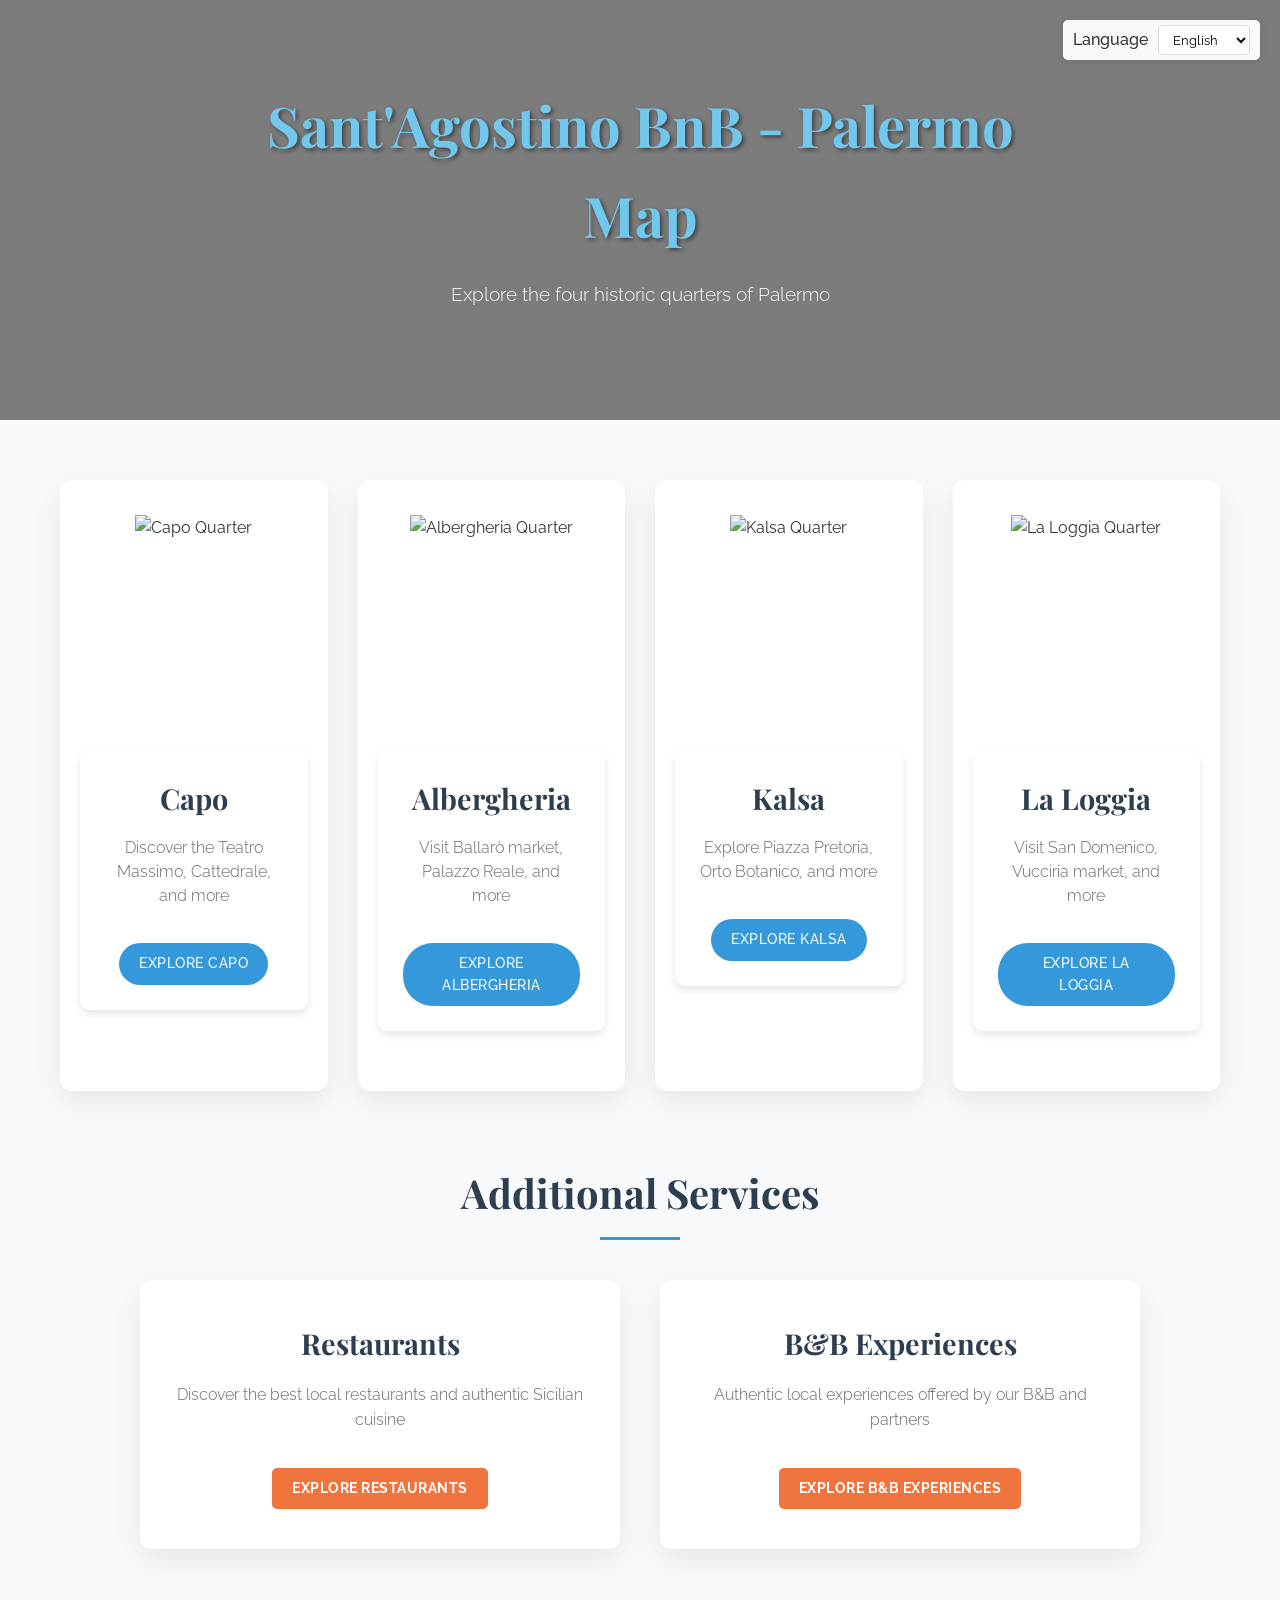
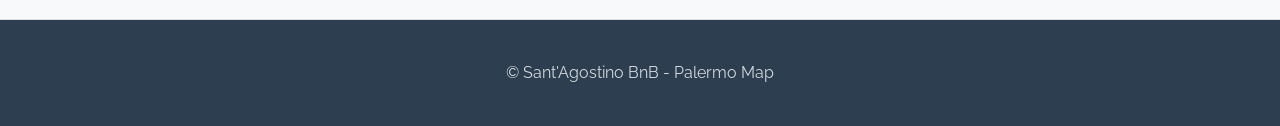
==== index.html @ 030fc08a "Update homepage to use 4-column grid for quarters" ====
<!DOCTYPE html>
<html lang="en">
<head>
    <meta charset="UTF-8">
    <meta name="viewport" content="width=device-width, initial-scale=1.0">
    <title>Sant'Agostino BnB - Palermo Map</title>
    <link rel="stylesheet" href="css/style.css">
    <link rel="preconnect" href="https://fonts.googleapis.com">
    <link rel="preconnect" href="https://fonts.gstatic.com" crossorigin>
    <link href="https://fonts.googleapis.com/css2?family=Playfair+Display:wght@400;700&family=Raleway:wght@300;400;500;600&display=swap" rel="stylesheet">
    <style>
        /* Modern homepage styles */
        body {
            font-family: 'Raleway', sans-serif;
            background-color: #f8f9fa;
            color: #333;
            line-height: 1.6;
        }
        
        h1, h2, h3, h4, h5, h6 {
            font-family: 'Playfair Display', serif;
        }
        
        .hero-section {
            background: linear-gradient(rgba(0, 0, 0, 0.5), rgba(0, 0, 0, 0.5)), url('https://www.italia.it/content/dam/tdh/it/interests/sicilia/palermo/palermo-in-48-ore/media/20220221171805-cattedrale-di-palermo-shutterstock-1995993974-rit.jpg.transform/w_2480/h_1000/image.jpeg');
            background-size: cover;
            background-position: center;
            color: white;
            text-align: center;
            padding: 80px 20px;
            margin-bottom: 60px;
            position: relative;
        }
        
        .hero-content {
            max-width: 800px;
            margin: 0 auto;
        }
        
        .hero-section h1 {
            font-size: 3.5rem;
            margin-bottom: 20px;
            text-shadow: 2px 2px 4px rgba(0, 0, 0, 0.5);
            color: #71c7ec;
            font-weight: 700;
        }
        
        .hero-section p {
            font-size: 1.2rem;
            margin-bottom: 30px;
            font-weight: 300;
        }
        
        .language-selector {
            position: absolute;
            top: 20px;
            right: 20px;
            display: flex;
            align-items: center;
            background: rgba(255, 255, 255, 0.95);
            padding: 5px 10px;
            border-radius: 5px;
            box-shadow: 0 2px 10px rgba(0, 0, 0, 0.1);
            z-index: 100;
        }
        
        .language-selector label {
            margin-right: 10px;
            font-weight: 500;
            color: #333;
        }
        
        .language-selector select {
            padding: 5px 10px;
            border-radius: 4px;
            border: 1px solid #ddd;
            background-color: white;
            font-family: 'Raleway', sans-serif;
        }
        
        .container {
            max-width: 1200px;
            margin: 0 auto;
            padding: 0 20px;
        }
        
        .quarters-grid {
            display: grid;
            grid-template-columns: repeat(4, 1fr);
            gap: 30px;
            margin-bottom: 70px;
        }
        
        .quarter-card {
            background: white;
            border-radius: 12px;
            overflow: hidden;
            box-shadow: 0 10px 30px rgba(0, 0, 0, 0.08);
            transition: transform 0.3s ease, box-shadow 0.3s ease;
        }
        
        .quarter-card:hover {
            transform: translateY(-10px);
            box-shadow: 0 15px 35px rgba(0, 0, 0, 0.12);
        }
        
        .quarter-image {
            height: 220px;
            overflow: hidden;
            position: relative;
        }
        
        .quarter-image img {
            width: 100%;
            height: 100%;
            object-fit: cover;
            transition: transform 0.5s ease;
        }
        
        .quarter-card:hover .quarter-image img {
            transform: scale(1.05);
        }
        
        .quarter-content {
            padding: 25px;
            text-align: center;
        }
        
        .quarter-card h2 {
            margin-top: 0;
            margin-bottom: 15px;
            color: #2c3e50;
            font-size: 1.8rem;
        }
        
        .quarter-card p {
            color: #666;
            margin-bottom: 20px;
            line-height: 1.5;
            font-weight: 300;
        }
        
        .btn {
            display: inline-block;
            background: #3498db;
            color: white;
            padding: 10px 20px;
            border-radius: 30px;
            text-decoration: none;
            font-weight: 500;
            letter-spacing: 0.5px;
            transition: all 0.3s ease;
            text-transform: uppercase;
            font-size: 0.85rem;
            border: none;
        }
        
        .btn:hover {
            background: #2980b9;
            transform: translateY(-2px);
            box-shadow: 0 5px 15px rgba(0, 0, 0, 0.1);
        }
        
        .section-title {
            text-align: center;
            margin-bottom: 40px;
            font-size: 2.5rem;
            color: #2c3e50;
            position: relative;
            padding-bottom: 15px;
        }
        
        .section-title:after {
            content: "";
            position: absolute;
            bottom: 0;
            left: 50%;
            transform: translateX(-50%);
            width: 80px;
            height: 3px;
            background: #3498db;
        }
        
        .additional-grid {
            display: grid;
            grid-template-columns: repeat(auto-fit, minmax(350px, 1fr));
            gap: 40px;
            max-width: 1000px;
            margin: 0 auto 70px;
        }
        
        .additional-card {
            background-color: white;
            border-radius: 12px;
            overflow: hidden;
            box-shadow: 0 10px 30px rgba(0, 0, 0, 0.08);
            transition: transform 0.3s ease, box-shadow 0.3s ease;
            text-align: center;
            padding: 40px 30px;
            position: relative;
        }
        
        .additional-card:hover {
            transform: translateY(-10px);
            box-shadow: 0 15px 35px rgba(0, 0, 0, 0.12);
        }
        
        .additional-card h3 {
            color: #2c3e50;
            font-size: 1.8rem;
            margin-top: 0;
            margin-bottom: 15px;
        }
        
        .additional-card p {
            color: #666;
            margin-bottom: 25px;
            line-height: 1.6;
            font-weight: 300;
        }
        
        .additional-card .btn {
            background-color: #f0743e;
        }
        
        .additional-card .btn:hover {
            background-color: #e26633;
        }
        
        footer {
            background-color: #2c3e50;
            color: white;
            padding: 40px 0;
            text-align: center;
            margin-top: 50px;
        }
        
        footer p {
            margin: 0;
            opacity: 0.8;
        }
        
        @media (max-width: 1024px) {
            .quarters-grid {
                grid-template-columns: repeat(2, 1fr);
            }
        }
        
        @media (max-width: 768px) {
            .hero-section h1 {
                font-size: 2.5rem;
            }
            
            .hero-section p {
                font-size: 1rem;
            }
            
            .language-selector {
                top: 10px;
                right: 10px;
                padding: 4px 8px;
            }
            
            .quarters-grid, .additional-grid {
                grid-template-columns: 1fr;
            }
            
            .quarter-image {
                height: 180px;
            }
        }
    </style>
</head>
<body>
    <div class="language-selector">
        <label for="language-selector" data-i18n="language">Language</label>
        <select id="language-selector" onchange="updatePageLanguage(this.value)">
            <option value="en">English</option>
            <option value="it">Italiano</option>
            <option value="fr">Français</option>
            <option value="es">Español</option>
        </select>
    </div>

    <section class="hero-section">
        <div class="hero-content">
            <h1 data-i18n="title">Sant'Agostino BnB - Palermo<br>Map</h1>
            <p data-i18n="explore">Explore the four historic quarters of Palermo</p>
        </div>
    </section>

    <div class="container">
        <div class="quarters-grid">
            <div class="quarter-card">
                <div class="quarter-image">
                    <img src="https://images.squarespace-cdn.com/content/v1/5c32d3a189c172393734742d/1578821633535-141F9LAUO57M9P69CKO7/IMG_7263.jpeg?format=1000w" alt="Capo Quarter">
                </div>
                <div class="quarter-content">
                    <h2 data-i18n="capo">Capo</h2>
                <p data-i18n="capoDesc">Discover the Teatro Massimo, Cattedrale, and more</p>
                <a href="capo.html" class="btn"><span data-i18n="exploreButton">Explore</span> <span data-i18n="capo">Capo</span></a>
                </div>
            </div>
            
            <div class="quarter-card">
                <div class="quarter-image">
                    <img src="https://images.squarespace-cdn.com/content/v1/5c32d3a189c172393734742d/1578819801222-XAHT9TL5DWG3B874PT7T/IMG_7271.jpeg?format=2500w" alt="Albergheria Quarter">
                </div>
                <div class="quarter-content">
                    <h2 data-i18n="albergheria">Albergheria</h2>
                <p data-i18n="albergheriaDesc">Visit Ballarò market, Palazzo Reale, and more</p>
                <a href="albergheria.html" class="btn"><span data-i18n="exploreButton">Explore</span> <span data-i18n="albergheria">Albergheria</span></a>
                </div>
            </div>
            
            <div class="quarter-card">
                <div class="quarter-image">
                    <img src="https://external-content.duckduckgo.com/iu/?u=https%3A%2F%2Fstatic2-viaggi.corriereobjects.it%2Fwp-content%2Fuploads%2F2022%2F10%2FFA_PALERMO_1136-2-1.jpg%3Fv%3D479675&f=1&nofb=1&ipt=4d8fa305b93c517bfc4e4415c00d917b76ca6c242aed3bedda7d7dcfc1ab2a28&ipo=images" alt="Kalsa Quarter">
                </div>
                <div class="quarter-content">
                    <h2 data-i18n="kalsa">Kalsa</h2>
                <p data-i18n="kalsaDesc">Explore Piazza Pretoria, Orto Botanico, and more</p>
                <a href="kalsa.html" class="btn"><span data-i18n="exploreButton">Explore</span> <span data-i18n="kalsa">Kalsa</span></a>
                </div>
            </div>
            
            <div class="quarter-card">
                <div class="quarter-image">
                    <img src="https://descobrindoasicilia.com/wp-content/uploads/2020/02/Quattro-Canti-em-Palermo-3-1536x921.jpg" alt="La Loggia Quarter">
                </div>
                <div class="quarter-content">
                    <h2 data-i18n="loggia">La Loggia</h2>
                <p data-i18n="loggiaDesc">Visit San Domenico, Vucciria market, and more</p>
                <a href="loggia.html" class="btn"><span data-i18n="exploreButton">Explore</span> <span data-i18n="loggia">La Loggia</span></a>
                </div>
            </div>
        </div>
        
        <h2 class="section-title" data-i18n="additionalServices">Additional Services</h2>
        
        <div class="additional-grid">
            <div class="additional-card">
                <h3 data-i18n="restaurants">Restaurants</h3>
                <p data-i18n="restaurantsDesc">Discover the best local restaurants and authentic Sicilian cuisine</p>
                <a href="restaurants.html" class="btn"><span data-i18n="exploreButton">Explore</span> <span data-i18n="restaurants">Restaurants</span></a>
            </div>
            
            <div class="additional-card">
                <h3 data-i18n="experiences">B&B Experiences</h3>
                <p data-i18n="experiencesDesc">Authentic local experiences offered by our B&B and partners</p>
                <a href="experiences.html" class="btn"><span data-i18n="exploreButton">Explore</span> <span data-i18n="experiences">Experiences</span></a>
            </div>
            </div>
        </div>
        
        <footer>
        <div class="container">
            <p data-i18n="copyright">© Sant'Agostino BnB - Palermo Map</p>
        </div>
        </footer>
    
    <script src="js/qrcode.min.js"></script>
    <script src="js/translations.js"></script>
    <script>
        // Ensure quarters are initialized on page load
        document.addEventListener('DOMContentLoaded', function() {
            // Set language selector value
            const savedLang = localStorage.getItem('preferred_language') || 'en';
            const langSelector = document.getElementById('language-selector');
            if (langSelector) {
                langSelector.value = savedLang;
                // Initialize page with correct language
                updatePageLanguage(savedLang);
            }
        });
    </script>
</body>
</html>
---- css/style.css ----
/* General Styles */
* {
    margin: 0;
    padding: 0;
    box-sizing: border-box;
}

body {
    font-family: 'Segoe UI', Tahoma, Geneva, Verdana, sans-serif;
    line-height: 1.6;
    color: #333;
    background-color: #f5f5f5;
}

.container {
    max-width: 1200px;
    margin: 0 auto;
    padding: 20px;
}

header {
    text-align: center;
    padding: 20px 0;
    margin-bottom: 30px;
    border-bottom: 1px solid #ddd;
}

h1 {
    color: #1a5276;
    margin-bottom: 10px;
}

h2 {
    color: #2874a6;
    margin-bottom: 15px;
}

/* Home Page Grid */
.quarters-grid {
    display: grid;
    grid-template-columns: repeat(auto-fit, minmax(250px, 1fr));
    gap: 30px;
    margin-bottom: 40px;
}

.quarter-card {
    background: white;
    padding: 20px;
    border-radius: 10px;
    box-shadow: 0 4px 8px rgba(0, 0, 0, 0.1);
    text-align: center;
    transition: transform 0.3s ease;
}

.quarter-card:hover {
    transform: translateY(-5px);
}

.quarter-image {
    margin: 15px auto;
    width: 100%;
    height: 180px;
    overflow: hidden;
    border-radius: 6px;
}

.quarter-image img {
    width: 100%;
    height: 100%;
    object-fit: cover;
    transition: transform 0.3s ease;
}

.quarter-card:hover .quarter-image img {
    transform: scale(1.05);
}

.qrcode {
    margin: 15px auto;
    width: 128px;
    height: 128px;
}

.btn {
    display: inline-block;
    background: #3498db;
    color: white;
    padding: 8px 15px;
    border-radius: 5px;
    text-decoration: none;
    margin-top: 15px;
    border: none;
    cursor: pointer;
    transition: background 0.3s ease;
}

.btn:hover {
    background: #2874a6;
}

/* Quarter Page Styles */
.quarter-page {
    background-position: center;
    background-size: cover;
    background-attachment: fixed;
}

.capo-bg {
    background-color: #e8f4fd;
}

.albergheria-bg {
    background-color: #e6f3e6;
}

.kalsa-bg {
    background-color: #fff4e6;
}

.loggia-bg {
    background-color: #f4e6fd;
}

.back-btn {
    display: inline-block;
    color: #3498db;
    text-decoration: none;
    margin-top: 10px;
}

.quarter-content {
    background: white;
    padding: 30px;
    border-radius: 10px;
    box-shadow: 0 4px 8px rgba(0, 0, 0, 0.1);
    margin-bottom: 40px;
}

.quarter-info {
    display: grid;
    grid-template-columns: 1fr 3fr;
    gap: 30px;
    background: white;
    padding: 30px;
    border-radius: 10px;
    box-shadow: 0 4px 8px rgba(0, 0, 0, 0.1);
    margin-bottom: 40px;
}

.qr-section {
    text-align: center;
}

.qrcode-large {
    margin: 20px auto;
    width: 200px;
    height: 200px;
}

.attractions {
    flex: 1;
}

.attractions ul {
    list-style-position: inside;
    margin-left: 10px;
}

.attractions li {
    margin-bottom: 10px;
    padding-bottom: 10px;
    border-bottom: 1px solid #eee;
}

/* Attractions grid layout */
.attractions-grid {
    display: grid;
    grid-template-columns: repeat(auto-fill, minmax(200px, 1fr));
    gap: 20px;
    margin-top: 20px;
}

.attraction-card {
    background: white;
    border-radius: 8px;
    overflow: hidden;
    box-shadow: 0 2px 10px rgba(0, 0, 0, 0.1);
    transition: transform 0.3s ease, box-shadow 0.3s ease;
}

.attraction-card:hover {
    transform: translateY(-5px);
    box-shadow: 0 5px 15px rgba(0, 0, 0, 0.2);
}

.attraction-image {
    width: 100%;
    height: 180px;
    object-fit: cover;
    display: block;
}

.attraction-info {
    padding: 15px;
}

.attraction-info h3 {
    margin: 0 0 8px 0;
    font-size: 16px;
    color: #333;
}

/* Footer */
footer {
    text-align: center;
    margin-top: 30px;
    padding: 20px 0;
    border-top: 1px solid #ddd;
    color: #777;
}

/* Responsive Adjustments */
@media (max-width: 768px) {
    .quarter-info {
        grid-template-columns: 1fr;
    }
    
    .qr-section {
        margin-bottom: 30px;
    }
}

/* Settings Panel */
.settings-panel {
    margin-bottom: 20px;
    padding: 10px;
    background-color: #f9f9f9;
    border-radius: 5px;
    display: flex;
    align-items: center;
    justify-content: flex-end;
}

/* Toggle Switch Styles */
.toggle-switch {
    position: relative;
    display: inline-flex;
    align-items: center;
    cursor: pointer;
}

.toggle-switch input {
    opacity: 0;
    width: 0;
    height: 0;
}

.toggle-slider {
    position: relative;
    display: inline-block;
    width: 40px;
    height: 20px;
    background-color: #ccc;
    border-radius: 20px;
    transition: .4s;
    margin-right: 10px;
}

.toggle-slider:before {
    position: absolute;
    content: "";
    height: 16px;
    width: 16px;
    left: 2px;
    bottom: 2px;
    background-color: white;
    border-radius: 50%;
    transition: .4s;
}

input:checked + .toggle-slider {
    background-color: #3498db;
}

input:checked + .toggle-slider:before {
    transform: translateX(20px);
}

.toggle-label {
    font-size: 14px;
    color: #333;
}

/* Additional Services Section */
.additional-options {
    margin: 50px 0;
    text-align: center;
}

.additional-options h2 {
    font-size: 2rem;
    margin-bottom: 30px;
    color: #333;
}

.additional-grid {
    display: grid;
    grid-template-columns: repeat(auto-fit, minmax(300px, 1fr));
    gap: 30px;
    max-width: 1000px;
    margin: 0 auto;
}

.additional-card {
    background-color: #fff;
    border-radius: 10px;
    overflow: hidden;
    box-shadow: 0 5px 15px rgba(0, 0, 0, 0.1);
    transition: transform 0.3s ease, box-shadow 0.3s ease;
    padding: 25px;
}

.additional-card:hover {
    transform: translateY(-10px);
    box-shadow: 0 15px 30px rgba(0, 0, 0, 0.15);
}

.additional-card h3 {
    color: #333;
    font-size: 1.5rem;
    margin: 15px 0;
}

.additional-card p {
    color: #666;
    margin-bottom: 20px;
    line-height: 1.5;
}

.additional-card .btn {
    display: inline-block;
    padding: 10px 20px;
    background-color: #f0743e;
    color: white;
    text-decoration: none;
    border-radius: 5px;
    font-weight: bold;
    transition: background-color 0.3s;
    margin-top: 10px;
}

.additional-card .btn:hover {
    background-color: #e26633;
}

/* Media Queries for Responsive Design */
@media screen and (max-width: 768px) {
    .additional-grid {
        grid-template-columns: 1fr;
    }
}
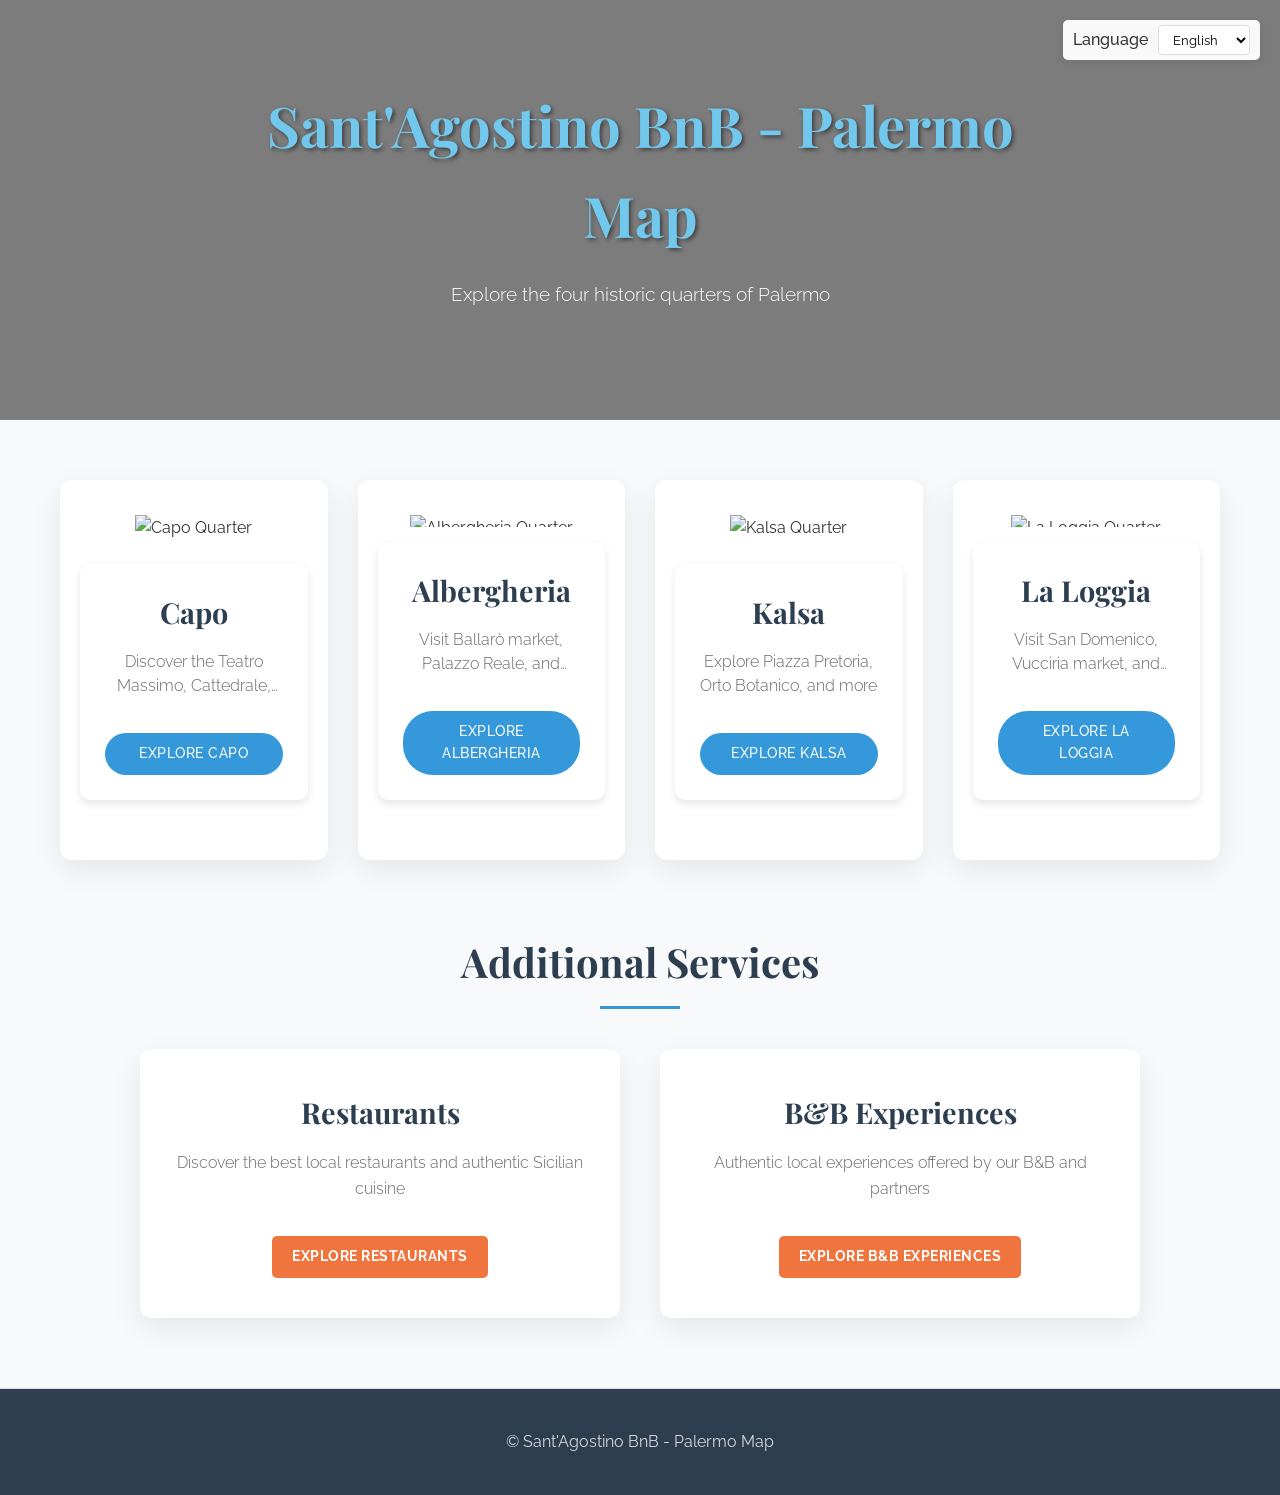
==== commit 09770ddc: "Fix alignment issues and standardize button sizes on homepage" ====
--- a/index.html
+++ b/index.html
@@ -97,6 +97,9 @@
             overflow: hidden;
             box-shadow: 0 10px 30px rgba(0, 0, 0, 0.08);
             transition: transform 0.3s ease, box-shadow 0.3s ease;
+            display: flex;
+            flex-direction: column;
+            height: 380px; /* Fixed height for all cards */
         }
         
         .quarter-card:hover {
@@ -105,7 +108,7 @@
         }
         
         .quarter-image {
-            height: 220px;
+            height: 200px;
             overflow: hidden;
             position: relative;
         }
@@ -124,6 +127,9 @@
         .quarter-content {
             padding: 25px;
             text-align: center;
+            flex-grow: 1;
+            display: flex;
+            flex-direction: column;
         }
         
         .quarter-card h2 {
@@ -138,6 +144,11 @@
             margin-bottom: 20px;
             line-height: 1.5;
             font-weight: 300;
+            flex-grow: 1;
+            display: -webkit-box;
+            -webkit-line-clamp: 2;
+            -webkit-box-orient: vertical;
+            overflow: hidden;
         }
         
         .btn {
@@ -153,6 +164,8 @@
             text-transform: uppercase;
             font-size: 0.85rem;
             border: none;
+            min-width: 150px; /* Standardize button width */
+            text-align: center;
         }
         
         .btn:hover {
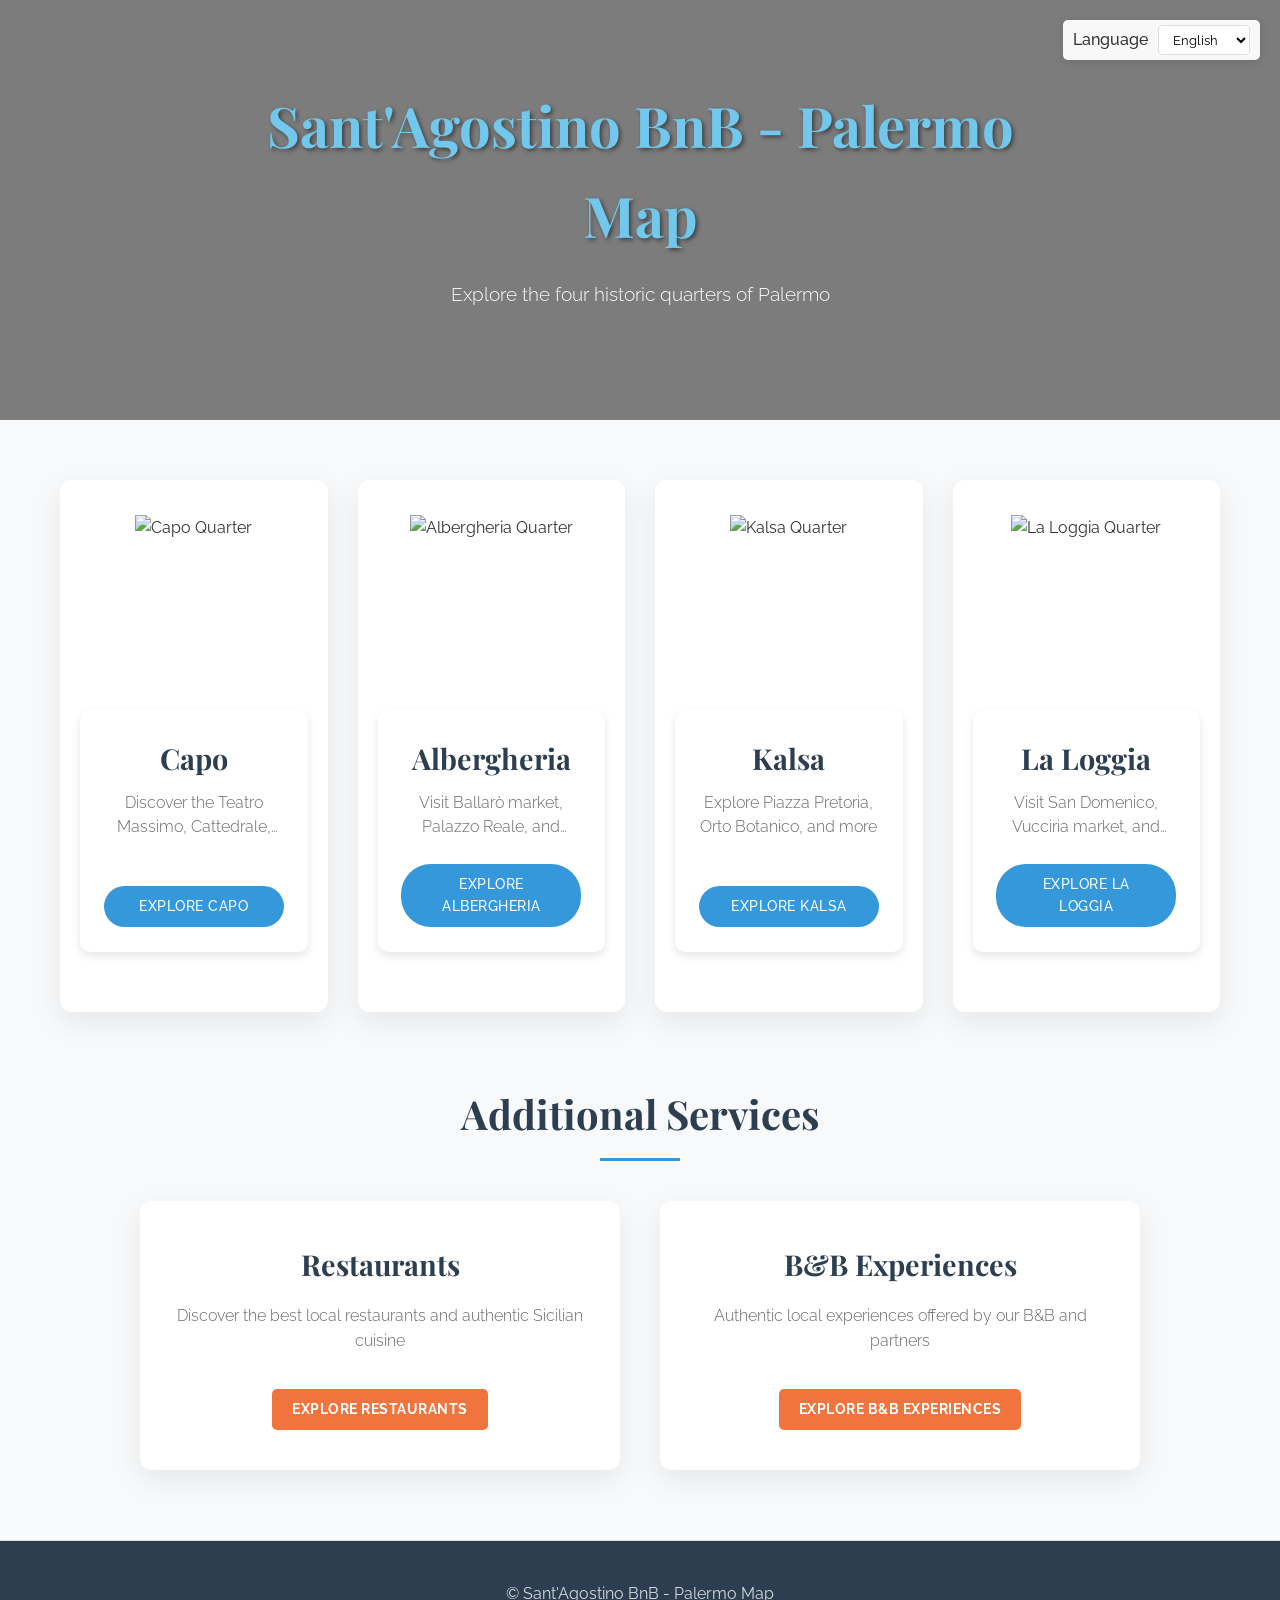
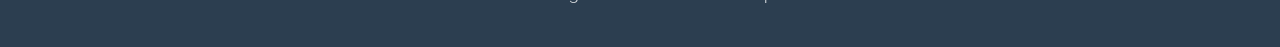
==== commit 4c4a3e3a: "Fix image display and card layout issues on homepage" ====
--- a/index.html
+++ b/index.html
@@ -99,7 +99,7 @@
             transition: transform 0.3s ease, box-shadow 0.3s ease;
             display: flex;
             flex-direction: column;
-            height: 380px; /* Fixed height for all cards */
+            height: auto; /* Remove fixed height constraint */
         }
         
         .quarter-card:hover {
@@ -108,7 +108,8 @@
         }
         
         .quarter-image {
-            height: 200px;
+            height: 180px; /* Adjusted height to ensure image is visible */
+            width: 100%;
             overflow: hidden;
             position: relative;
         }
@@ -130,21 +131,26 @@
             flex-grow: 1;
             display: flex;
             flex-direction: column;
+            justify-content: space-between; /* Space between title/desc and button */
+            min-height: 180px; /* Ensure consistent height for content */
         }
         
         .quarter-card h2 {
             margin-top: 0;
-            margin-bottom: 15px;
+            margin-bottom: 10px;
             color: #2c3e50;
             font-size: 1.8rem;
         }
         
+        .quarter-text {
+            margin-bottom: 20px;
+        }
+        
         .quarter-card p {
             color: #666;
-            margin-bottom: 20px;
             line-height: 1.5;
             font-weight: 300;
-            flex-grow: 1;
+            margin: 0 0 5px 0;
             display: -webkit-box;
             -webkit-line-clamp: 2;
             -webkit-box-orient: vertical;
@@ -164,8 +170,10 @@
             text-transform: uppercase;
             font-size: 0.85rem;
             border: none;
-            min-width: 150px; /* Standardize button width */
-            text-align: center;
+            min-width: 180px; /* Standardize button width */
+            text-align: center;
+            margin-top: auto; /* Push to bottom of container */
+            align-self: center; /* Center the button */
         }
         
         .btn:hover {
@@ -309,9 +317,11 @@
                     <img src="https://images.squarespace-cdn.com/content/v1/5c32d3a189c172393734742d/1578821633535-141F9LAUO57M9P69CKO7/IMG_7263.jpeg?format=1000w" alt="Capo Quarter">
                 </div>
                 <div class="quarter-content">
-                    <h2 data-i18n="capo">Capo</h2>
-                <p data-i18n="capoDesc">Discover the Teatro Massimo, Cattedrale, and more</p>
-                <a href="capo.html" class="btn"><span data-i18n="exploreButton">Explore</span> <span data-i18n="capo">Capo</span></a>
+                    <div class="quarter-text">
+                        <h2 data-i18n="capo">Capo</h2>
+                        <p data-i18n="capoDesc">Discover the Teatro Massimo, Cattedrale, and more</p>
+                    </div>
+                    <a href="capo.html" class="btn"><span data-i18n="exploreButton">Explore</span> <span data-i18n="capo">Capo</span></a>
                 </div>
             </div>
             
@@ -320,9 +330,11 @@
                     <img src="https://images.squarespace-cdn.com/content/v1/5c32d3a189c172393734742d/1578819801222-XAHT9TL5DWG3B874PT7T/IMG_7271.jpeg?format=2500w" alt="Albergheria Quarter">
                 </div>
                 <div class="quarter-content">
-                    <h2 data-i18n="albergheria">Albergheria</h2>
-                <p data-i18n="albergheriaDesc">Visit Ballarò market, Palazzo Reale, and more</p>
-                <a href="albergheria.html" class="btn"><span data-i18n="exploreButton">Explore</span> <span data-i18n="albergheria">Albergheria</span></a>
+                    <div class="quarter-text">
+                        <h2 data-i18n="albergheria">Albergheria</h2>
+                        <p data-i18n="albergheriaDesc">Visit Ballarò market, Palazzo Reale, and more</p>
+                    </div>
+                    <a href="albergheria.html" class="btn"><span data-i18n="exploreButton">Explore</span> <span data-i18n="albergheria">Albergheria</span></a>
                 </div>
             </div>
             
@@ -331,9 +343,11 @@
                     <img src="https://external-content.duckduckgo.com/iu/?u=https%3A%2F%2Fstatic2-viaggi.corriereobjects.it%2Fwp-content%2Fuploads%2F2022%2F10%2FFA_PALERMO_1136-2-1.jpg%3Fv%3D479675&f=1&nofb=1&ipt=4d8fa305b93c517bfc4e4415c00d917b76ca6c242aed3bedda7d7dcfc1ab2a28&ipo=images" alt="Kalsa Quarter">
                 </div>
                 <div class="quarter-content">
-                    <h2 data-i18n="kalsa">Kalsa</h2>
-                <p data-i18n="kalsaDesc">Explore Piazza Pretoria, Orto Botanico, and more</p>
-                <a href="kalsa.html" class="btn"><span data-i18n="exploreButton">Explore</span> <span data-i18n="kalsa">Kalsa</span></a>
+                    <div class="quarter-text">
+                        <h2 data-i18n="kalsa">Kalsa</h2>
+                        <p data-i18n="kalsaDesc">Explore Piazza Pretoria, Orto Botanico, and more</p>
+                    </div>
+                    <a href="kalsa.html" class="btn"><span data-i18n="exploreButton">Explore</span> <span data-i18n="kalsa">Kalsa</span></a>
                 </div>
             </div>
             
@@ -342,9 +356,11 @@
                     <img src="https://descobrindoasicilia.com/wp-content/uploads/2020/02/Quattro-Canti-em-Palermo-3-1536x921.jpg" alt="La Loggia Quarter">
                 </div>
                 <div class="quarter-content">
-                    <h2 data-i18n="loggia">La Loggia</h2>
-                <p data-i18n="loggiaDesc">Visit San Domenico, Vucciria market, and more</p>
-                <a href="loggia.html" class="btn"><span data-i18n="exploreButton">Explore</span> <span data-i18n="loggia">La Loggia</span></a>
+                    <div class="quarter-text">
+                        <h2 data-i18n="loggia">La Loggia</h2>
+                        <p data-i18n="loggiaDesc">Visit San Domenico, Vucciria market, and more</p>
+                    </div>
+                    <a href="loggia.html" class="btn"><span data-i18n="exploreButton">Explore</span> <span data-i18n="loggia">La Loggia</span></a>
                 </div>
             </div>
         </div>
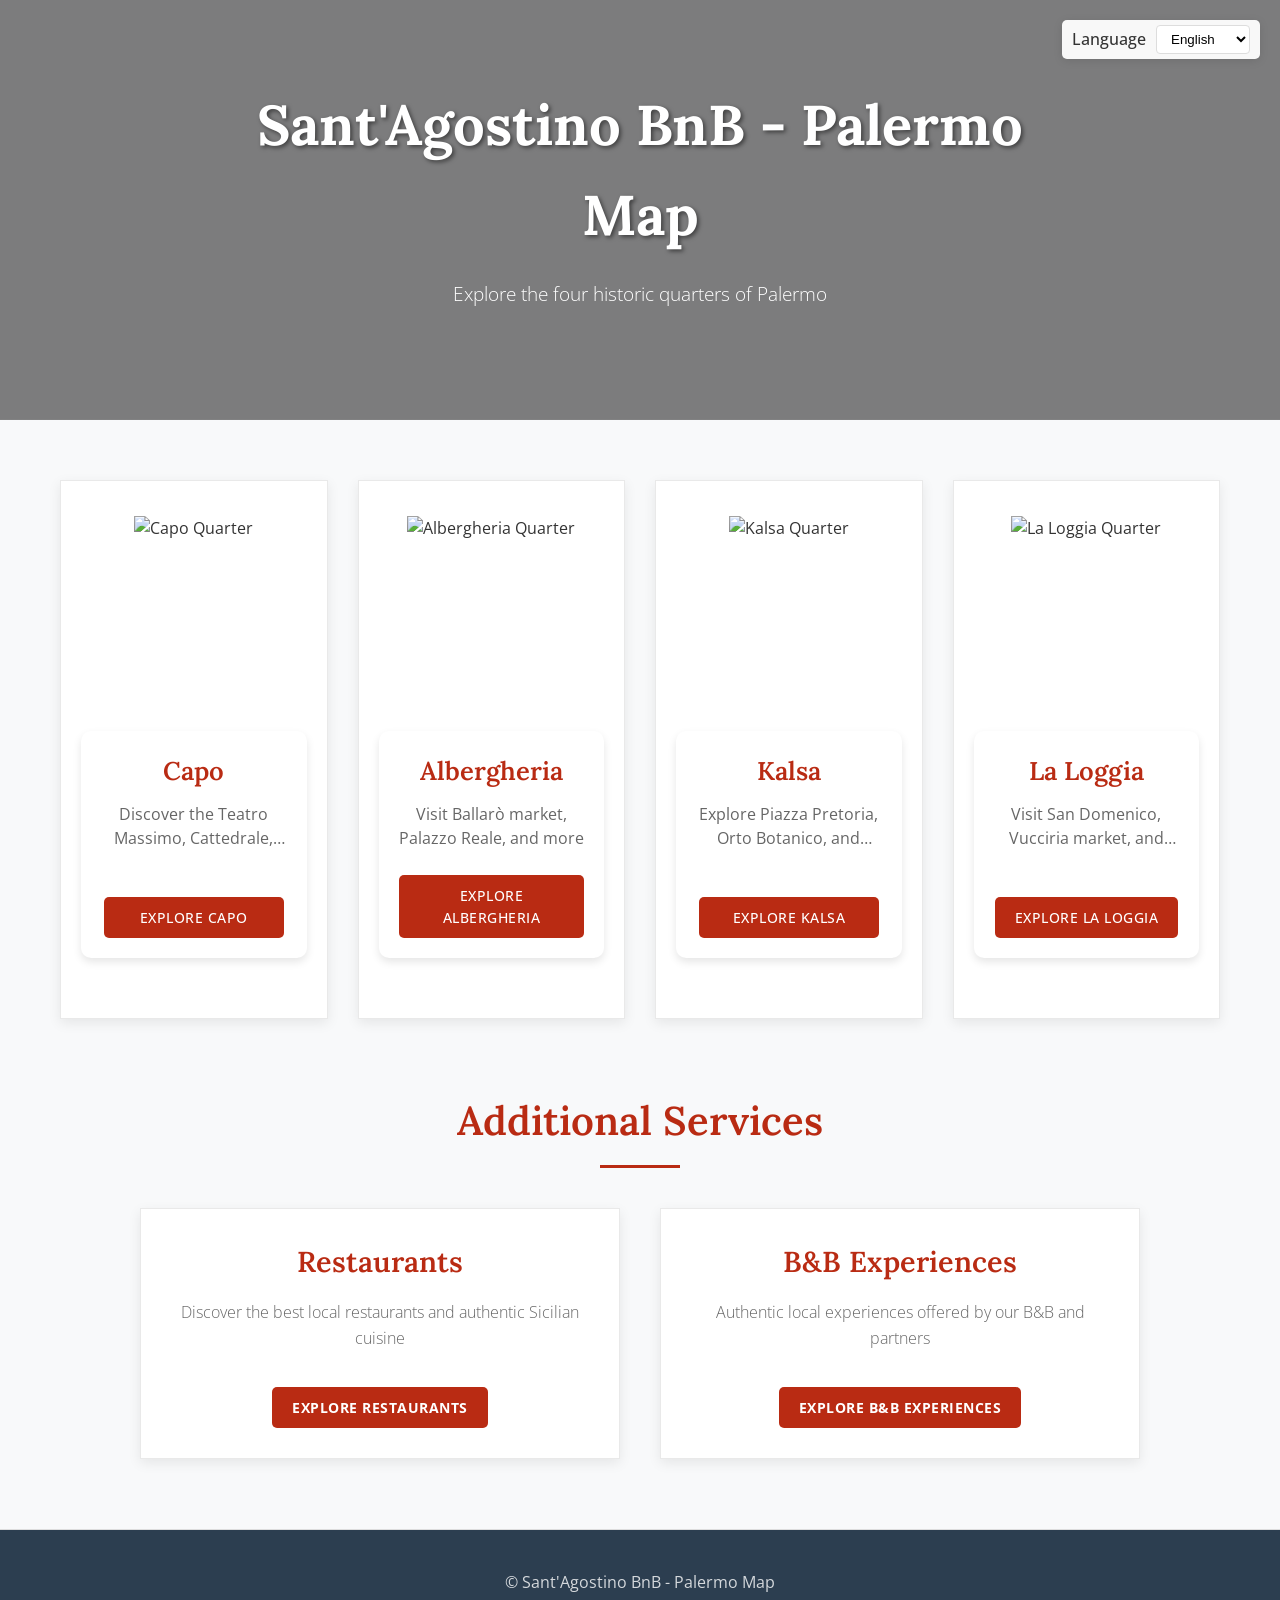
==== commit c7fdbbbf: "Update color palette and typography to match Sant'Agostino website style" ====
--- a/index.html
+++ b/index.html
@@ -7,18 +7,28 @@
     <link rel="stylesheet" href="css/style.css">
     <link rel="preconnect" href="https://fonts.googleapis.com">
     <link rel="preconnect" href="https://fonts.gstatic.com" crossorigin>
-    <link href="https://fonts.googleapis.com/css2?family=Playfair+Display:wght@400;700&family=Raleway:wght@300;400;500;600&display=swap" rel="stylesheet">
+    <link href="https://fonts.googleapis.com/css2?family=Lora:wght@400;500;600;700&family=Open+Sans:wght@300;400;500;600&display=swap" rel="stylesheet">
     <style>
-        /* Modern homepage styles */
+        /* Updated color palette and typography */
+        :root {
+            --main-color: rgb(185, 43, 19);
+            --main-color-hover: rgb(155, 33, 9);
+            --text-color: #333;
+            --bg-color: #f8f9fa;
+            --card-bg: #fff;
+            --footer-bg: #2c3e50;
+        }
+        
         body {
-            font-family: 'Raleway', sans-serif;
-            background-color: #f8f9fa;
-            color: #333;
+            font-family: 'Open Sans', sans-serif;
+            background-color: var(--bg-color);
+            color: var(--text-color);
             line-height: 1.6;
         }
         
         h1, h2, h3, h4, h5, h6 {
-            font-family: 'Playfair Display', serif;
+            font-family: 'Lora', serif;
+            font-weight: 600;
         }
         
         .hero-section {
@@ -41,7 +51,7 @@
             font-size: 3.5rem;
             margin-bottom: 20px;
             text-shadow: 2px 2px 4px rgba(0, 0, 0, 0.5);
-            color: #71c7ec;
+            color: white;
             font-weight: 700;
         }
         
@@ -92,23 +102,24 @@
         }
         
         .quarter-card {
-            background: white;
-            border-radius: 12px;
+            background: var(--card-bg);
+            border-radius: 0;
             overflow: hidden;
-            box-shadow: 0 10px 30px rgba(0, 0, 0, 0.08);
+            box-shadow: 0 4px 12px rgba(0,0,0,0.08);
             transition: transform 0.3s ease, box-shadow 0.3s ease;
             display: flex;
             flex-direction: column;
-            height: auto; /* Remove fixed height constraint */
+            height: auto;
+            border: 1px solid #e9e9e9;
         }
         
         .quarter-card:hover {
-            transform: translateY(-10px);
-            box-shadow: 0 15px 35px rgba(0, 0, 0, 0.12);
+            transform: translateY(-5px);
+            box-shadow: 0 10px 25px rgba(0,0,0,0.1);
         }
         
         .quarter-image {
-            height: 180px; /* Adjusted height to ensure image is visible */
+            height: 200px;
             width: 100%;
             overflow: hidden;
             position: relative;
@@ -126,20 +137,23 @@
         }
         
         .quarter-content {
-            padding: 25px;
+            padding: 20px;
             text-align: center;
             flex-grow: 1;
             display: flex;
             flex-direction: column;
-            justify-content: space-between; /* Space between title/desc and button */
-            min-height: 180px; /* Ensure consistent height for content */
+            justify-content: space-between;
+            min-height: 180px;
         }
         
         .quarter-card h2 {
             margin-top: 0;
             margin-bottom: 10px;
-            color: #2c3e50;
-            font-size: 1.8rem;
+            color: var(--main-color);
+            font-size: 1.6rem;
+            font-weight: 600;
+            position: relative;
+            display: inline-block;
         }
         
         .quarter-text {
@@ -149,7 +163,7 @@
         .quarter-card p {
             color: #666;
             line-height: 1.5;
-            font-weight: 300;
+            font-weight: 400;
             margin: 0 0 5px 0;
             display: -webkit-box;
             -webkit-line-clamp: 2;
@@ -159,10 +173,10 @@
         
         .btn {
             display: inline-block;
-            background: #3498db;
+            background: var(--main-color);
             color: white;
             padding: 10px 20px;
-            border-radius: 30px;
+            border-radius: 5px;
             text-decoration: none;
             font-weight: 500;
             letter-spacing: 0.5px;
@@ -177,7 +191,7 @@
         }
         
         .btn:hover {
-            background: #2980b9;
+            background: var(--main-color-hover);
             transform: translateY(-2px);
             box-shadow: 0 5px 15px rgba(0, 0, 0, 0.1);
         }
@@ -186,9 +200,10 @@
             text-align: center;
             margin-bottom: 40px;
             font-size: 2.5rem;
-            color: #2c3e50;
+            color: var(--main-color);
             position: relative;
             padding-bottom: 15px;
+            font-weight: 600;
         }
         
         .section-title:after {
@@ -199,7 +214,7 @@
             transform: translateX(-50%);
             width: 80px;
             height: 3px;
-            background: #3498db;
+            background: var(--main-color);
         }
         
         .additional-grid {
@@ -211,23 +226,24 @@
         }
         
         .additional-card {
-            background-color: white;
-            border-radius: 12px;
+            background-color: var(--card-bg);
+            border-radius: 0;
             overflow: hidden;
-            box-shadow: 0 10px 30px rgba(0, 0, 0, 0.08);
+            box-shadow: 0 4px 12px rgba(0,0,0,0.08);
             transition: transform 0.3s ease, box-shadow 0.3s ease;
             text-align: center;
-            padding: 40px 30px;
+            padding: 30px 25px;
             position: relative;
+            border: 1px solid #e9e9e9;
         }
         
         .additional-card:hover {
-            transform: translateY(-10px);
-            box-shadow: 0 15px 35px rgba(0, 0, 0, 0.12);
+            transform: translateY(-5px);
+            box-shadow: 0 10px 25px rgba(0,0,0,0.1);
         }
         
         .additional-card h3 {
-            color: #2c3e50;
+            color: var(--main-color);
             font-size: 1.8rem;
             margin-top: 0;
             margin-bottom: 15px;
@@ -241,11 +257,11 @@
         }
         
         .additional-card .btn {
-            background-color: #f0743e;
+            background-color: var(--main-color);
         }
         
         .additional-card .btn:hover {
-            background-color: #e26633;
+            background-color: var(--main-color-hover);
         }
         
         footer {
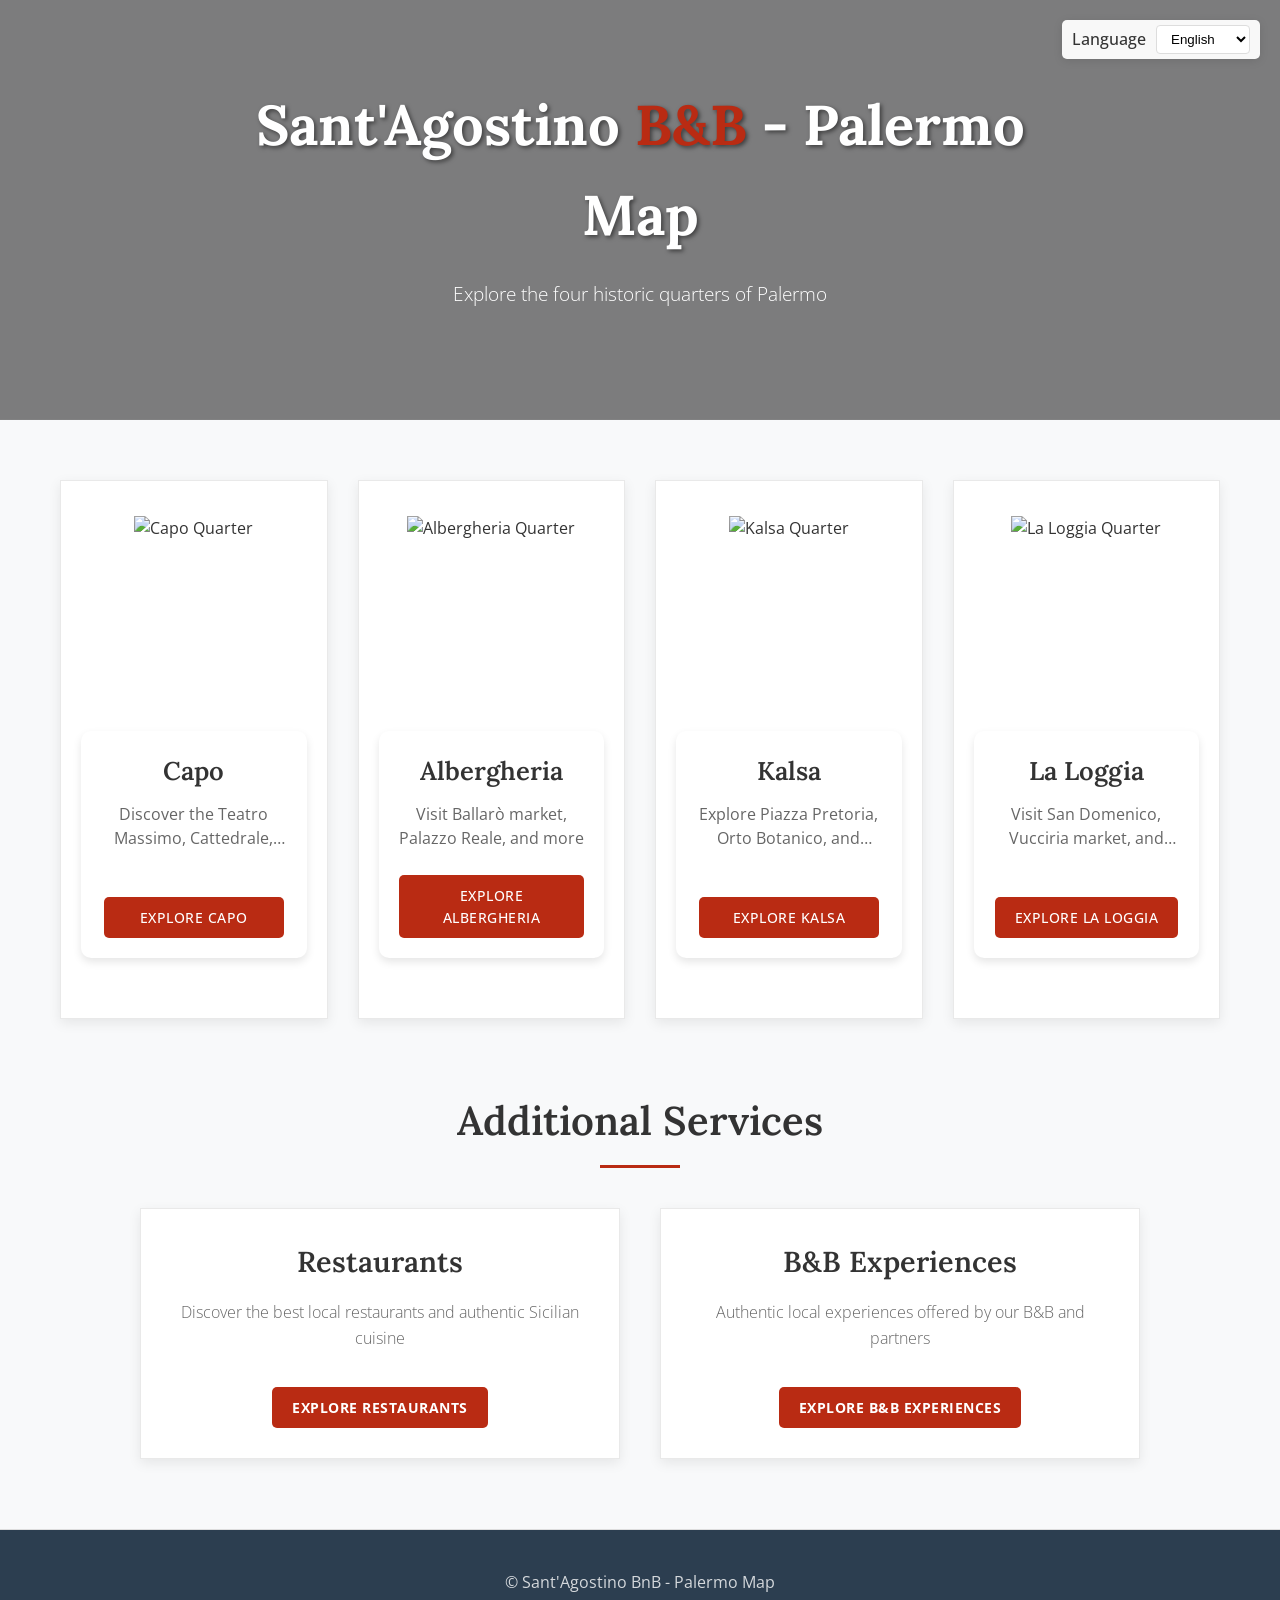
==== commit 40a8ed95: "Update typography to match Sant'Agostino style with black and rusty red colors" ====
--- a/index.html
+++ b/index.html
@@ -149,7 +149,7 @@
         .quarter-card h2 {
             margin-top: 0;
             margin-bottom: 10px;
-            color: var(--main-color);
+            color: #333;
             font-size: 1.6rem;
             font-weight: 600;
             position: relative;
@@ -200,7 +200,7 @@
             text-align: center;
             margin-bottom: 40px;
             font-size: 2.5rem;
-            color: var(--main-color);
+            color: #333;
             position: relative;
             padding-bottom: 15px;
             font-weight: 600;
@@ -217,6 +217,10 @@
             background: var(--main-color);
         }
         
+        .section-title span {
+            color: var(--main-color);
+        }
+        
         .additional-grid {
             display: grid;
             grid-template-columns: repeat(auto-fit, minmax(350px, 1fr));
@@ -243,10 +247,14 @@
         }
         
         .additional-card h3 {
-            color: var(--main-color);
+            color: #333;
             font-size: 1.8rem;
             margin-top: 0;
             margin-bottom: 15px;
+        }
+        
+        .additional-card h3 span {
+            color: var(--main-color);
         }
         
         .additional-card p {
@@ -321,7 +329,7 @@
 
     <section class="hero-section">
         <div class="hero-content">
-            <h1 data-i18n="title">Sant'Agostino BnB - Palermo<br>Map</h1>
+            <h1><span style="color: white;">Sant'Agostino</span> <span style="color: var(--main-color);">B&B</span><span style="color: white;"> - </span><span style="color: white;" data-i18n="title_location">Palermo</span><br><span style="color: white;" data-i18n="title_map">Map</span></h1>
             <p data-i18n="explore">Explore the four historic quarters of Palermo</p>
         </div>
     </section>
@@ -381,17 +389,17 @@
             </div>
         </div>
         
-        <h2 class="section-title" data-i18n="additionalServices">Additional Services</h2>
+        <h2 class="section-title" data-i18n="additionalServices">Additional <span>Services</span></h2>
         
         <div class="additional-grid">
             <div class="additional-card">
-                <h3 data-i18n="restaurants">Restaurants</h3>
+                <h3 data-i18n="restaurants"><span>Restaurants</span></h3>
                 <p data-i18n="restaurantsDesc">Discover the best local restaurants and authentic Sicilian cuisine</p>
                 <a href="restaurants.html" class="btn"><span data-i18n="exploreButton">Explore</span> <span data-i18n="restaurants">Restaurants</span></a>
             </div>
             
             <div class="additional-card">
-                <h3 data-i18n="experiences">B&B Experiences</h3>
+                <h3 data-i18n="experiences"><span>B&B</span> Experiences</h3>
                 <p data-i18n="experiencesDesc">Authentic local experiences offered by our B&B and partners</p>
                 <a href="experiences.html" class="btn"><span data-i18n="exploreButton">Explore</span> <span data-i18n="experiences">Experiences</span></a>
             </div>
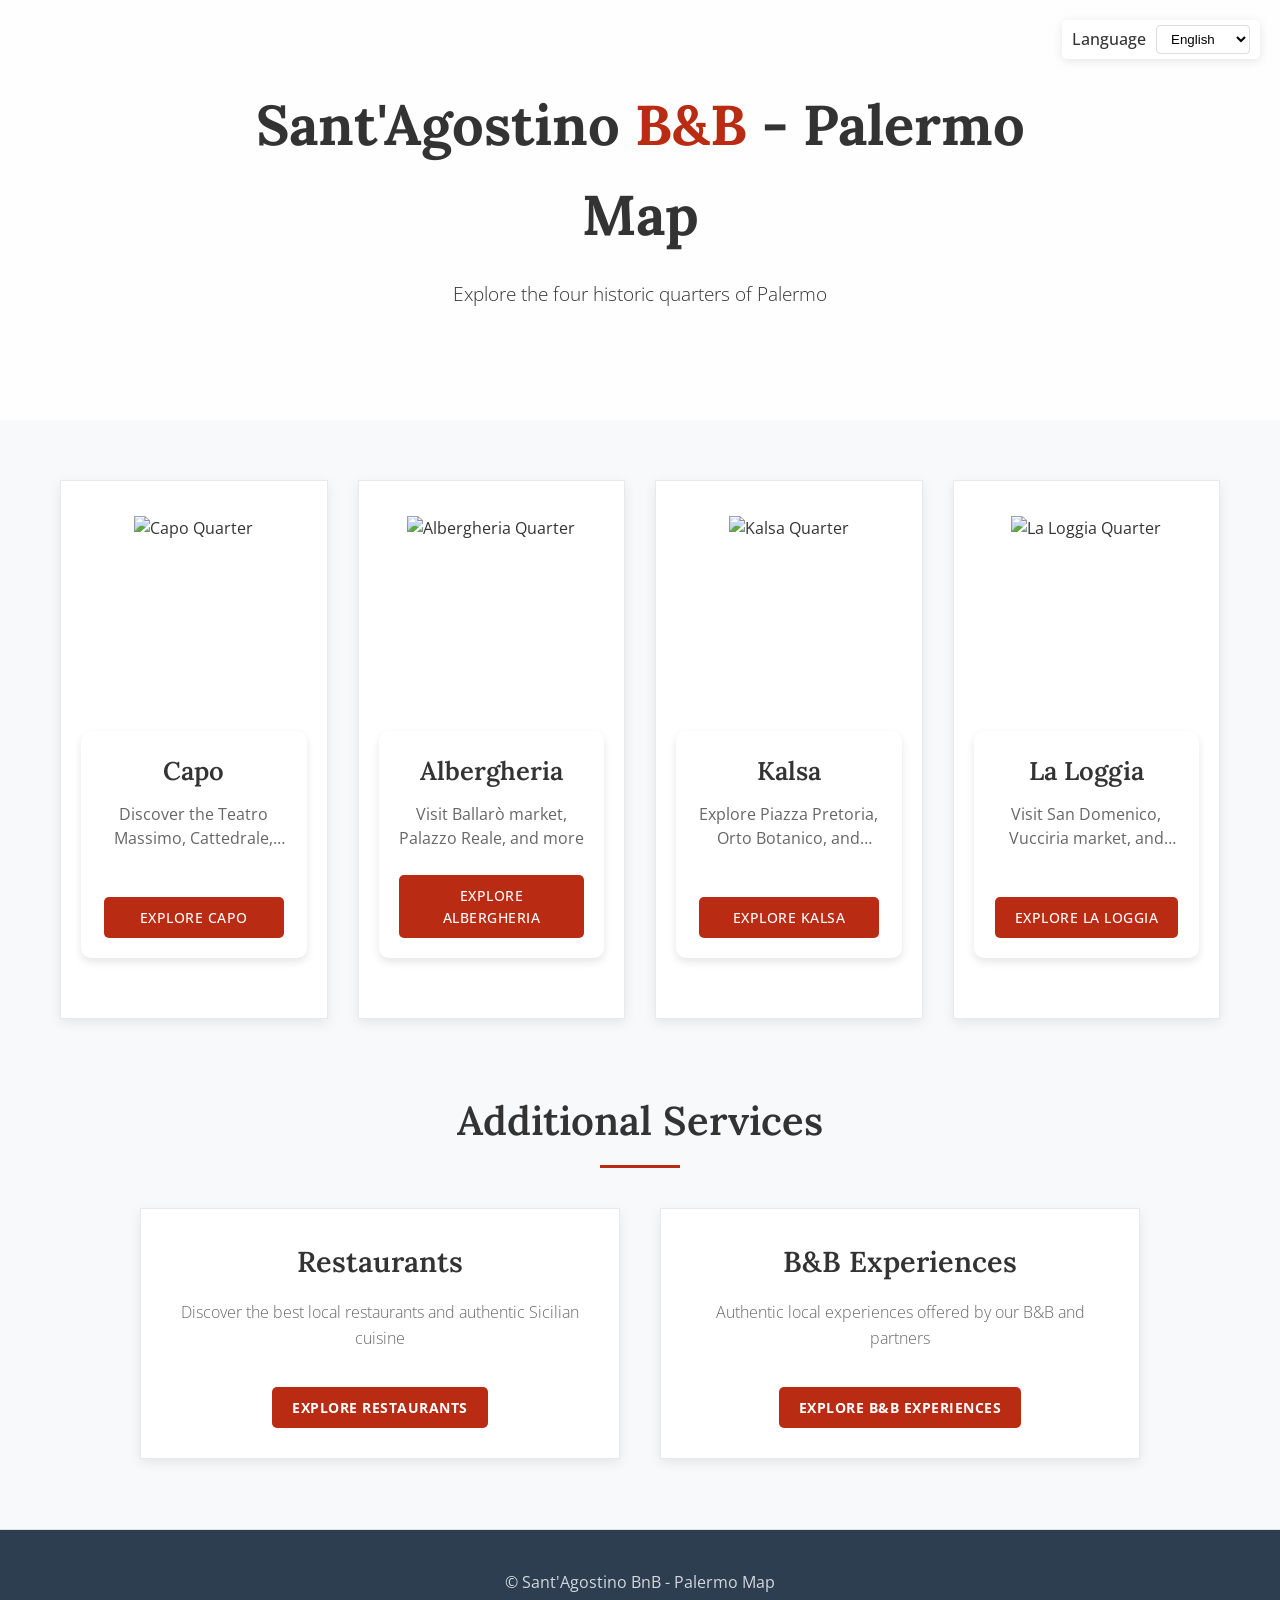
==== commit ad344bc6: "Update header styling for consistent color scheme across all pages" ====
--- a/index.html
+++ b/index.html
@@ -32,10 +32,10 @@
         }
         
         .hero-section {
-            background: linear-gradient(rgba(0, 0, 0, 0.5), rgba(0, 0, 0, 0.5)), url('https://www.italia.it/content/dam/tdh/it/interests/sicilia/palermo/palermo-in-48-ore/media/20220221171805-cattedrale-di-palermo-shutterstock-1995993974-rit.jpg.transform/w_2480/h_1000/image.jpeg');
+            background: linear-gradient(rgba(255, 255, 255, 0.8), rgba(255, 255, 255, 0.8)), url('https://www.italia.it/content/dam/tdh/it/interests/sicilia/palermo/palermo-in-48-ore/media/20220221171805-cattedrale-di-palermo-shutterstock-1995993974-rit.jpg.transform/w_2480/h_1000/image.jpeg');
             background-size: cover;
             background-position: center;
-            color: white;
+            color: #333;
             text-align: center;
             padding: 80px 20px;
             margin-bottom: 60px;
@@ -50,9 +50,9 @@
         .hero-section h1 {
             font-size: 3.5rem;
             margin-bottom: 20px;
-            text-shadow: 2px 2px 4px rgba(0, 0, 0, 0.5);
-            color: white;
+            color: #333;
             font-weight: 700;
+            text-shadow: none;
         }
         
         .hero-section p {
@@ -329,7 +329,7 @@
 
     <section class="hero-section">
         <div class="hero-content">
-            <h1><span style="color: white;">Sant'Agostino</span> <span style="color: var(--main-color);">B&B</span><span style="color: white;"> - </span><span style="color: white;" data-i18n="title_location">Palermo</span><br><span style="color: white;" data-i18n="title_map">Map</span></h1>
+            <h1><span style="color: #333;">Sant'Agostino</span> <span style="color: var(--main-color);">B&B</span><span style="color: #333;"> - </span><span style="color: #333;" data-i18n="title_location">Palermo</span><br><span style="color: #333;" data-i18n="title_map">Map</span></h1>
             <p data-i18n="explore">Explore the four historic quarters of Palermo</p>
         </div>
     </section>
@@ -343,9 +343,9 @@
                 <div class="quarter-content">
                     <div class="quarter-text">
                         <h2 data-i18n="capo">Capo</h2>
-                        <p data-i18n="capoDesc">Discover the Teatro Massimo, Cattedrale, and more</p>
+                <p data-i18n="capoDesc">Discover the Teatro Massimo, Cattedrale, and more</p>
                     </div>
-                    <a href="capo.html" class="btn"><span data-i18n="exploreButton">Explore</span> <span data-i18n="capo">Capo</span></a>
+                <a href="capo.html" class="btn"><span data-i18n="exploreButton">Explore</span> <span data-i18n="capo">Capo</span></a>
                 </div>
             </div>
             
@@ -356,9 +356,9 @@
                 <div class="quarter-content">
                     <div class="quarter-text">
                         <h2 data-i18n="albergheria">Albergheria</h2>
-                        <p data-i18n="albergheriaDesc">Visit Ballarò market, Palazzo Reale, and more</p>
+                <p data-i18n="albergheriaDesc">Visit Ballarò market, Palazzo Reale, and more</p>
                     </div>
-                    <a href="albergheria.html" class="btn"><span data-i18n="exploreButton">Explore</span> <span data-i18n="albergheria">Albergheria</span></a>
+                <a href="albergheria.html" class="btn"><span data-i18n="exploreButton">Explore</span> <span data-i18n="albergheria">Albergheria</span></a>
                 </div>
             </div>
             
@@ -369,9 +369,9 @@
                 <div class="quarter-content">
                     <div class="quarter-text">
                         <h2 data-i18n="kalsa">Kalsa</h2>
-                        <p data-i18n="kalsaDesc">Explore Piazza Pretoria, Orto Botanico, and more</p>
+                <p data-i18n="kalsaDesc">Explore Piazza Pretoria, Orto Botanico, and more</p>
                     </div>
-                    <a href="kalsa.html" class="btn"><span data-i18n="exploreButton">Explore</span> <span data-i18n="kalsa">Kalsa</span></a>
+                <a href="kalsa.html" class="btn"><span data-i18n="exploreButton">Explore</span> <span data-i18n="kalsa">Kalsa</span></a>
                 </div>
             </div>
             
@@ -382,9 +382,9 @@
                 <div class="quarter-content">
                     <div class="quarter-text">
                         <h2 data-i18n="loggia">La Loggia</h2>
-                        <p data-i18n="loggiaDesc">Visit San Domenico, Vucciria market, and more</p>
+                <p data-i18n="loggiaDesc">Visit San Domenico, Vucciria market, and more</p>
                     </div>
-                    <a href="loggia.html" class="btn"><span data-i18n="exploreButton">Explore</span> <span data-i18n="loggia">La Loggia</span></a>
+                <a href="loggia.html" class="btn"><span data-i18n="exploreButton">Explore</span> <span data-i18n="loggia">La Loggia</span></a>
                 </div>
             </div>
         </div>
